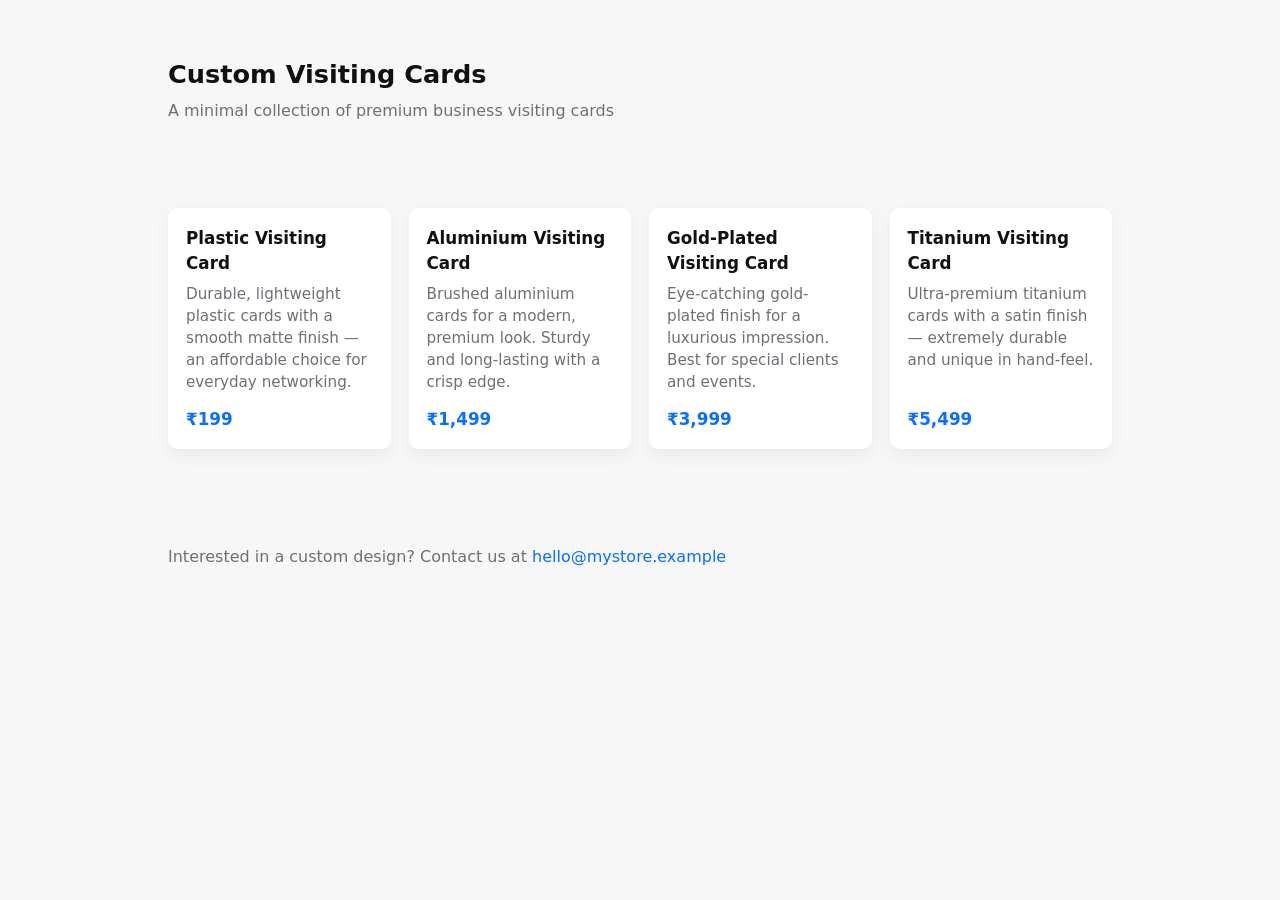
==== index.html @ 59d8210f "Built a dummy store." ====
<!doctype html>
<html lang="en">
<head>
  <meta charset="utf-8">
  <meta name="viewport" content="width=device-width,initial-scale=1">
  <title>MyStore — Custom Visiting Cards</title>
  <link rel="stylesheet" href="style.css">
</head>
<body>
  <header class="site-header">
    <div class="container">
      <h1>Custom Visiting Cards</h1>
      <p class="tagline">A minimal collection of premium business visiting cards</p>
    </div>
  </header>

  <main class="container">
    <section class="products" aria-label="Products">

      <article class="product-card">
        <h2 class="product_title">Plastic Visiting Card</h2>
        <p class="product_desc">Durable, lightweight plastic cards with a smooth matte finish — an affordable choice for everyday networking.</p>
        <div class="price-row">
          <span class="product_price">₹199</span>
        </div>
      </article>

      <article class="product-card">
        <h2 class="product_title">Aluminium Visiting Card</h2>
        <p class="product_desc">Brushed aluminium cards for a modern, premium look. Sturdy and long-lasting with a crisp edge.</p>
        <div class="price-row">
          <span class="product_price">₹1,499</span>
        </div>
      </article>

      <article class="product-card">
        <h2 class="product_title">Gold-Plated Visiting Card</h2>
        <p class="product_desc">Eye-catching gold-plated finish for a luxurious impression. Best for special clients and events.</p>
        <div class="price-row">
          <span class="product_price">₹3,999</span>
        </div>
      </article>

      <article class="product-card">
        <h2 class="product_title">Titanium Visiting Card</h2>
        <p class="product_desc">Ultra-premium titanium cards with a satin finish — extremely durable and unique in hand-feel.</p>
        <div class="price-row">
          <span class="product_price">₹5,499</span>
        </div>
      </article>

    </section>
  </main>

  <footer class="site-footer">
    <div class="container">
      <p>Interested in a custom design? Contact us at <a href="mailto:hello@mystore.example">hello@mystore.example</a></p>
    </div>
  </footer>
</body>
</html>
---- style.css ----
/* Minimal styles for the one-page store */
:root{
  --bg:#f7f7f8;
  --card:#ffffff;
  --muted:#6c7076;
  --accent:#0b6efd;
  --radius:10px;
}
*{box-sizing:border-box}
html,body{height:100%}
body{
  margin:0;
  font-family:Inter, ui-sans-serif, system-ui, -apple-system, "Segoe UI", Roboto, "Helvetica Neue", Arial;
  background:var(--bg);
  color:#111;
  -webkit-font-smoothing:antialiased;
  -moz-osx-font-smoothing:grayscale;
  line-height:1.45;
}
.container{max-width:1000px;margin:0 auto;padding:28px}
.site-header{padding:28px 0 8px}
.site-header h1{margin:0;font-size:1.6rem}
.tagline{margin:6px 0 0;color:var(--muted)}
.products{
  display:grid;
  grid-template-columns:repeat(auto-fit,minmax(220px,1fr));
  gap:18px;
  margin-top:22px;
}
.product-card{
  background:var(--card);
  border-radius:var(--radius);
  padding:18px;
  box-shadow:0 6px 18px rgba(16,24,40,0.06);
  display:flex;
  flex-direction:column;
  justify-content:space-between;
  min-height:150px;
  transition:transform .14s ease, box-shadow .14s ease;
}
.product-card:hover{transform:translateY(-6px);box-shadow:0 14px 30px rgba(16,24,40,0.08)}
.product_title{font-size:1.05rem;margin:0 0 8px}
.product_desc{margin:0 0 14px;color:var(--muted);font-size:0.95rem}
.price-row{margin-top:auto}
.product_price{font-weight:700;color:var(--accent);font-size:1.05rem}
.site-footer{padding:24px 0 48px;color:var(--muted)}
.site-footer a{color:var(--accent);text-decoration:none}
@media (max-width:420px){
  .container{padding:18px}
  .site-header h1{font-size:1.3rem}
}
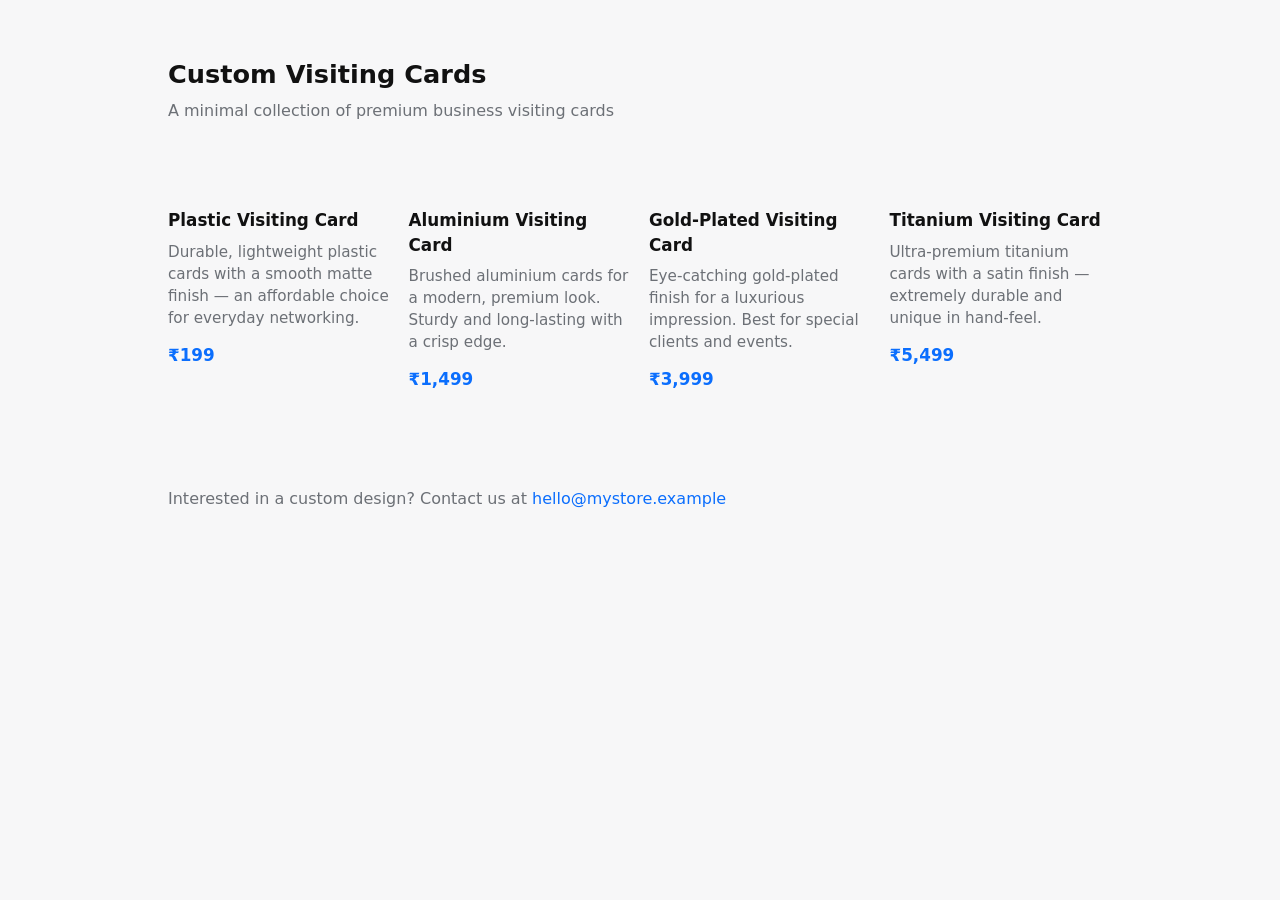
==== commit 4a2304bb: "Made site ECHO compatible." ====
--- a/index.html
+++ b/index.html
@@ -17,7 +17,7 @@
   <main class="container">
     <section class="products" aria-label="Products">
 
-      <article class="product-card">
+      <article class="product_card">
         <h2 class="product_title">Plastic Visiting Card</h2>
         <p class="product_desc">Durable, lightweight plastic cards with a smooth matte finish — an affordable choice for everyday networking.</p>
         <div class="price-row">
@@ -25,7 +25,7 @@
         </div>
       </article>
 
-      <article class="product-card">
+      <article class="product_card">
         <h2 class="product_title">Aluminium Visiting Card</h2>
         <p class="product_desc">Brushed aluminium cards for a modern, premium look. Sturdy and long-lasting with a crisp edge.</p>
         <div class="price-row">
@@ -33,7 +33,7 @@
         </div>
       </article>
 
-      <article class="product-card">
+      <article class="product_card">
         <h2 class="product_title">Gold-Plated Visiting Card</h2>
         <p class="product_desc">Eye-catching gold-plated finish for a luxurious impression. Best for special clients and events.</p>
         <div class="price-row">
@@ -41,7 +41,7 @@
         </div>
       </article>
 
-      <article class="product-card">
+      <article class="product_card">
         <h2 class="product_title">Titanium Visiting Card</h2>
         <p class="product_desc">Ultra-premium titanium cards with a satin finish — extremely durable and unique in hand-feel.</p>
         <div class="price-row">
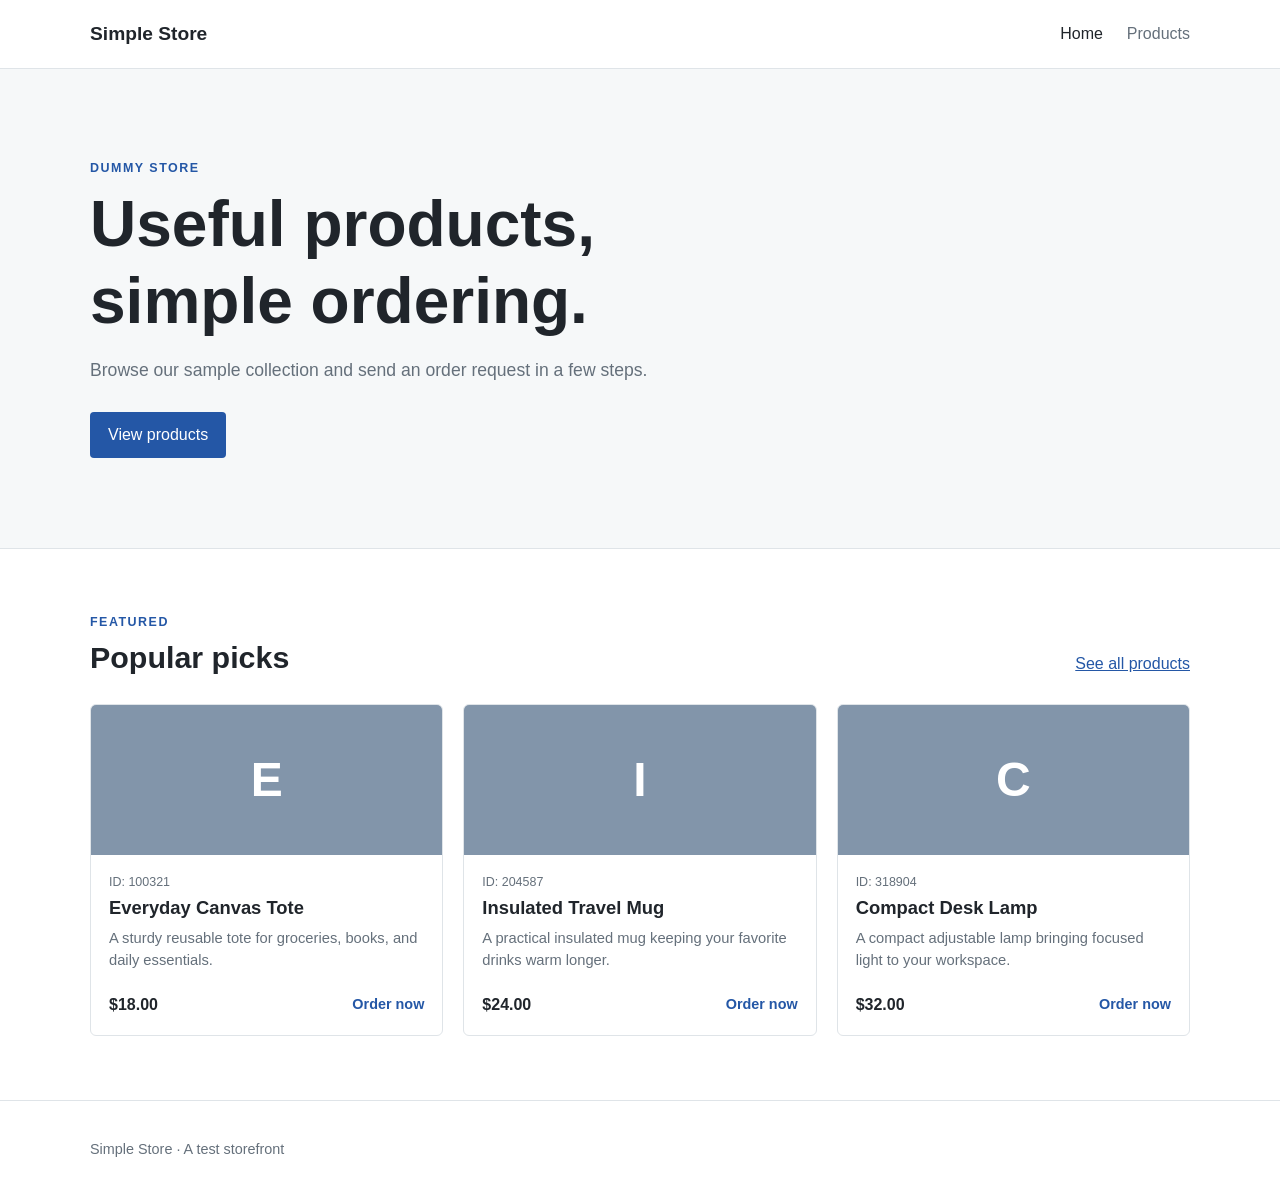
==== commit aa4315ce: "Updated for testing." ====
--- a/index.html
+++ b/index.html
@@ -1,61 +1,50 @@
 <!doctype html>
 <html lang="en">
-<head>
-  <meta charset="utf-8">
-  <meta name="viewport" content="width=device-width,initial-scale=1">
-  <title>MyStore — Custom Visiting Cards</title>
-  <link rel="stylesheet" href="style.css">
-</head>
-<body>
-  <header class="site-header">
-    <div class="container">
-      <h1>Custom Visiting Cards</h1>
-      <p class="tagline">A minimal collection of premium business visiting cards</p>
-    </div>
-  </header>
+  <head>
+    <meta charset="utf-8">
+    <meta name="viewport" content="width=device-width, initial-scale=1">
+    <meta name="description" content="A simple dummy store for testing product orders.">
+    <title>Simple Store | Home</title>
+    <link rel="stylesheet" href="styles.css">
+    <script src="script.js" defer></script>
+  </head>
+  <body>
+    <header class="site-header">
+      <div class="container header-content">
+        <a class="logo" href="index.html">Simple Store</a>
+        <nav aria-label="Main navigation">
+          <a class="active" href="index.html">Home</a>
+          <a href="products.html">Products</a>
+        </nav>
+      </div>
+    </header>
 
-  <main class="container">
-    <section class="products" aria-label="Products">
+    <main>
+      <section class="hero">
+        <div class="container hero-content">
+          <p class="eyebrow">Dummy store</p>
+          <h1>Useful products, simple ordering.</h1>
+          <p class="hero-copy">Browse our sample collection and send an order request in a few steps.</p>
+          <a class="button" href="products.html">View products</a>
+        </div>
+      </section>
 
-      <article class="product_card">
-        <h2 class="product_title">Plastic Visiting Card</h2>
-        <p class="product_desc">Durable, lightweight plastic cards with a smooth matte finish — an affordable choice for everyday networking.</p>
-        <div class="price-row">
-          <span class="product_price">₹199</span>
+      <section class="container section">
+        <div class="section-heading">
+          <div>
+            <p class="eyebrow">Featured</p>
+            <h2>Popular picks</h2>
+          </div>
+          <a href="products.html">See all products</a>
         </div>
-      </article>
+        <div class="product-grid" data-product-list="featured"></div>
+      </section>
+    </main>
 
-      <article class="product_card">
-        <h2 class="product_title">Aluminium Visiting Card</h2>
-        <p class="product_desc">Brushed aluminium cards for a modern, premium look. Sturdy and long-lasting with a crisp edge.</p>
-        <div class="price-row">
-          <span class="product_price">₹1,499</span>
-        </div>
-      </article>
-
-      <article class="product_card">
-        <h2 class="product_title">Gold-Plated Visiting Card</h2>
-        <p class="product_desc">Eye-catching gold-plated finish for a luxurious impression. Best for special clients and events.</p>
-        <div class="price-row">
-          <span class="product_price">₹3,999</span>
-        </div>
-      </article>
-
-      <article class="product_card">
-        <h2 class="product_title">Titanium Visiting Card</h2>
-        <p class="product_desc">Ultra-premium titanium cards with a satin finish — extremely durable and unique in hand-feel.</p>
-        <div class="price-row">
-          <span class="product_price">₹5,499</span>
-        </div>
-      </article>
-
-    </section>
-  </main>
-
-  <footer class="site-footer">
-    <div class="container">
-      <p>Interested in a custom design? Contact us at <a href="mailto:hello@mystore.example">hello@mystore.example</a></p>
-    </div>
-  </footer>
-</body>
-</html>+    <footer class="site-footer">
+      <div class="container">
+        <p>Simple Store &middot; A test storefront</p>
+      </div>
+    </footer>
+  </body>
+</html>
--- a/styles.css
+++ b/styles.css
@@ -0,0 +1,73 @@
+:root {
+  --ink: #20252b;
+  --muted: #65707b;
+  --line: #dfe4e8;
+  --surface: #f6f8f9;
+  --accent: #2457a6;
+  --accent-dark: #173d78;
+  --success: #176b42;
+  --error: #a33232;
+}
+
+* { box-sizing: border-box; }
+html { scroll-behavior: smooth; }
+body {
+  margin: 0;
+  color: var(--ink);
+  background: #fff;
+  font: 16px/1.5 Arial, sans-serif;
+}
+a { color: var(--accent); }
+.container { width: min(1100px, calc(100% - 40px)); margin: 0 auto; }
+.site-header { border-bottom: 1px solid var(--line); background: #fff; }
+.header-content { display: flex; align-items: center; justify-content: space-between; min-height: 68px; }
+.logo { color: var(--ink); font-size: 1.2rem; font-weight: 700; text-decoration: none; }
+nav { display: flex; gap: 24px; }
+nav a { color: var(--muted); text-decoration: none; }
+nav a:hover, nav a.active { color: var(--ink); }
+.hero { background: var(--surface); border-bottom: 1px solid var(--line); }
+.hero-content { padding: 90px 0; }
+.eyebrow { margin: 0 0 8px; color: var(--accent); font-size: .78rem; font-weight: 700; letter-spacing: .12em; text-transform: uppercase; }
+h1, h2, h3 { line-height: 1.2; }
+h1 { max-width: 650px; margin: 0 0 18px; font-size: clamp(2.3rem, 5vw, 4rem); }
+h2 { margin: 0; font-size: 1.9rem; }
+h3 { margin: 5px 0 8px; font-size: 1.15rem; }
+.hero-copy { max-width: 560px; margin: 0 0 28px; color: var(--muted); font-size: 1.1rem; }
+.button { display: inline-block; border: 0; border-radius: 4px; padding: 11px 18px; color: #fff; background: var(--accent); font: inherit; text-decoration: none; cursor: pointer; }
+.button:hover { background: var(--accent-dark); }
+.button:disabled { cursor: wait; opacity: .65; }
+.section { padding: 64px 0; }
+.section-heading { display: flex; align-items: end; justify-content: space-between; gap: 20px; margin-bottom: 28px; }
+.product-grid { display: grid; grid-template-columns: repeat(3, 1fr); gap: 20px; }
+.product-card { border: 1px solid var(--line); border-radius: 6px; overflow: hidden; cursor: pointer; transition: box-shadow .15s, transform .15s; }
+.product-card:hover, .product-card:focus-visible { outline: 0; box-shadow: 0 5px 18px #1d2d3d1a; transform: translateY(-2px); }
+.product-image { display: grid; place-items: center; height: 150px; color: #fff; background: #8295aa; font-size: 3rem; font-weight: 700; }
+.product-card-content { padding: 18px; }
+.product-id { margin: 0; color: var(--muted); font-size: .78rem; }
+.product-description { min-height: 48px; margin: 0 0 18px; color: var(--muted); font-size: .92rem; }
+.product-footer { display: flex; justify-content: space-between; align-items: center; }
+.order-link { color: var(--accent); font-size: .9rem; font-weight: 700; }
+.page-heading { padding: 56px 0 10px; }
+.page-heading p:last-child { color: var(--muted); }
+.order-section { padding-bottom: 64px; }
+.order-panel { max-width: 760px; padding: 28px; border: 1px solid var(--line); border-radius: 6px; background: var(--surface); }
+.text-button { border: 0; padding: 0; color: var(--accent); background: none; font: inherit; cursor: pointer; }
+.form-note { margin-top: -16px; color: var(--muted); }
+form { display: grid; gap: 18px; margin-top: 24px; }
+.form-grid { display: grid; grid-template-columns: 1fr 1fr; gap: 18px; }
+label { display: grid; gap: 6px; font-weight: 700; font-size: .9rem; }
+input, textarea { width: 100%; border: 1px solid #bbc5cd; border-radius: 4px; padding: 10px; color: var(--ink); background: #fff; font: inherit; }
+input:focus, textarea:focus { outline: 2px solid #9ab5df; border-color: var(--accent); }
+input[readonly] { background: #eef1f3; }
+.form-status { min-height: 24px; margin: 0; }
+.form-status.success { color: var(--success); }
+.form-status.error { color: var(--error); }
+.site-footer { border-top: 1px solid var(--line); padding: 24px 0; color: var(--muted); font-size: .9rem; }
+@media (max-width: 700px) {
+  .container { width: min(100% - 28px, 560px); }
+  .header-content { min-height: 60px; }
+  .hero-content { padding: 64px 0; }
+  .section-heading { align-items: start; flex-direction: column; }
+  .product-grid, .form-grid { grid-template-columns: 1fr; }
+  .order-panel { padding: 20px; }
+}
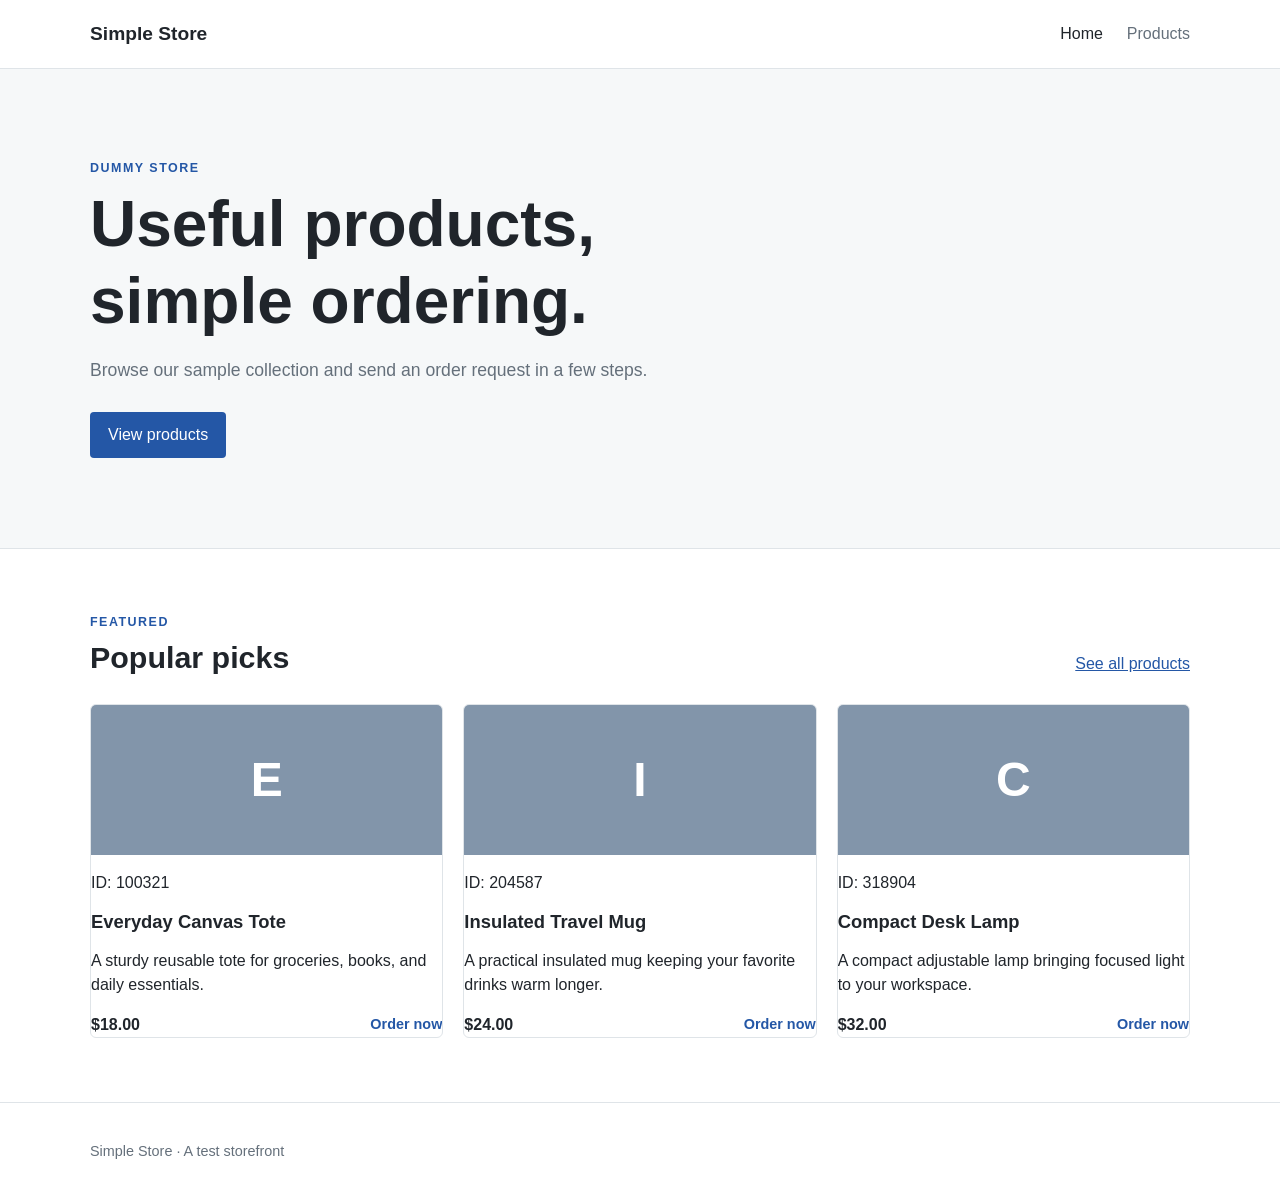
==== commit c7ff82f0: "Fixed the code." ====
--- a/index.html
+++ b/index.html
@@ -1,50 +1,53 @@
 <!doctype html>
 <html lang="en">
-  <head>
-    <meta charset="utf-8">
-    <meta name="viewport" content="width=device-width, initial-scale=1">
-    <meta name="description" content="A simple dummy store for testing product orders.">
-    <title>Simple Store | Home</title>
-    <link rel="stylesheet" href="styles.css">
-    <script src="script.js" defer></script>
-  </head>
-  <body>
-    <header class="site-header">
-      <div class="container header-content">
-        <a class="logo" href="index.html">Simple Store</a>
-        <nav aria-label="Main navigation">
-          <a class="active" href="index.html">Home</a>
-          <a href="products.html">Products</a>
-        </nav>
-      </div>
-    </header>
 
-    <main>
-      <section class="hero">
-        <div class="container hero-content">
-          <p class="eyebrow">Dummy store</p>
-          <h1>Useful products, simple ordering.</h1>
-          <p class="hero-copy">Browse our sample collection and send an order request in a few steps.</p>
-          <a class="button" href="products.html">View products</a>
-        </div>
-      </section>
+<head>
+	<meta charset="utf-8">
+	<meta name="viewport" content="width=device-width, initial-scale=1">
+	<meta name="description" content="A simple dummy store for testing product orders.">
+	<title>Simple Store | Home</title>
+	<link rel="stylesheet" href="styles.css">
+	<script src="script.js" defer></script>
+</head>
 
-      <section class="container section">
-        <div class="section-heading">
-          <div>
-            <p class="eyebrow">Featured</p>
-            <h2>Popular picks</h2>
-          </div>
-          <a href="products.html">See all products</a>
-        </div>
-        <div class="product-grid" data-product-list="featured"></div>
-      </section>
-    </main>
+<body>
+	<header class="site-header">
+		<div class="container header-content">
+			<a class="logo" href="index.html">Simple Store</a>
+			<nav aria-label="Main navigation">
+				<a class="active" href="index.html">Home</a>
+				<a href="products.html">Products</a>
+			</nav>
+		</div>
+	</header>
 
-    <footer class="site-footer">
-      <div class="container">
-        <p>Simple Store &middot; A test storefront</p>
-      </div>
-    </footer>
-  </body>
-</html>
+	<main>
+		<section class="hero">
+			<div class="container hero-content">
+				<p class="eyebrow">Dummy store</p>
+				<h1>Useful products, simple ordering.</h1>
+				<p class="hero-copy">Browse our sample collection and send an order request in a few steps.</p>
+				<a class="button" href="products.html">View products</a>
+			</div>
+		</section>
+
+		<section class="container section">
+			<div class="section-heading">
+				<div>
+					<p class="eyebrow">Featured</p>
+					<h2>Popular picks</h2>
+				</div>
+				<a href="products.html">See all products</a>
+			</div>
+			<div class="product-grid" data-product-list="featured"></div>
+		</section>
+	</main>
+
+	<footer class="site-footer">
+		<div class="container">
+			<p>Simple Store &middot; A test storefront</p>
+		</div>
+	</footer>
+</body>
+
+</html>
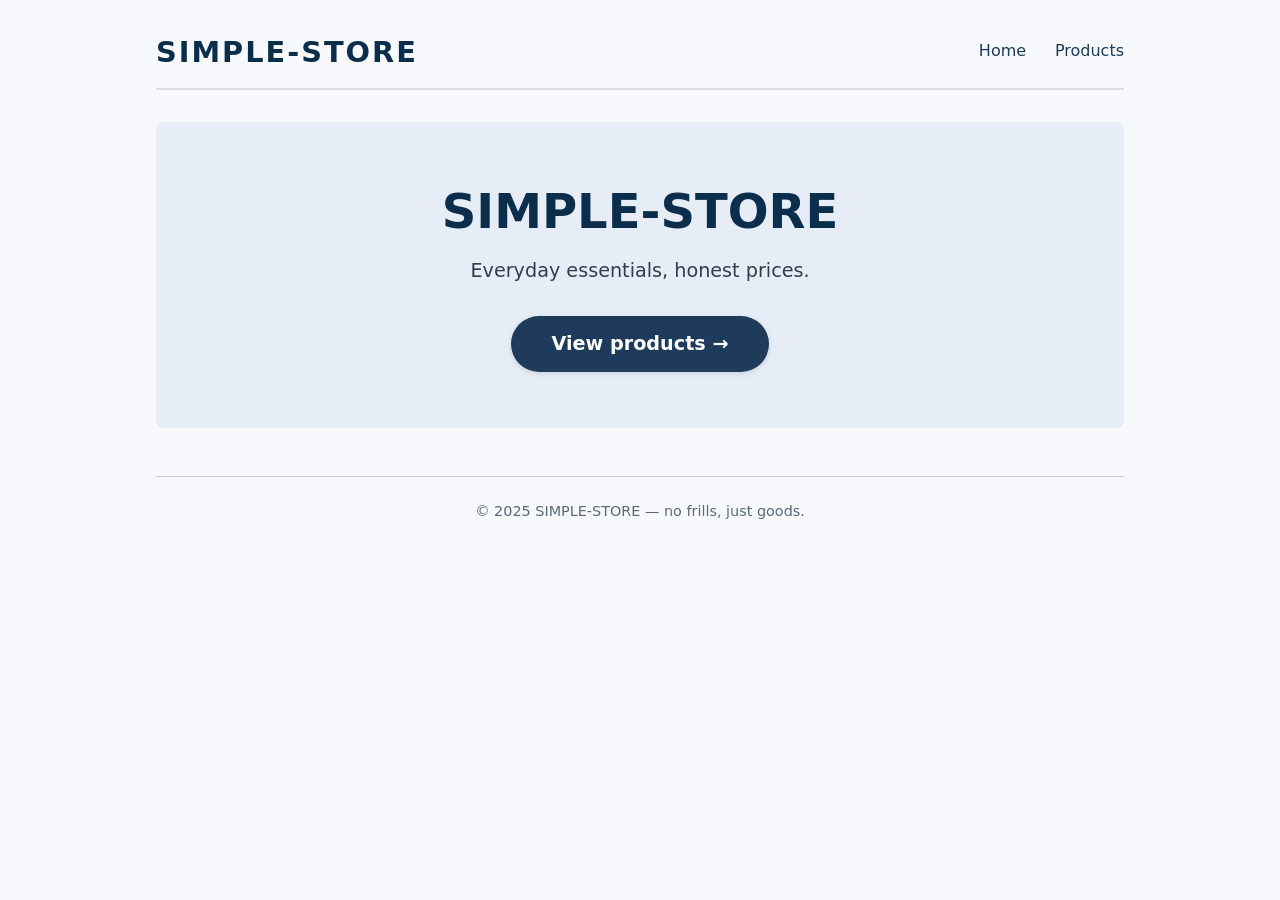
==== commit 349a74c0: "Fixed the fucking code." ====
--- a/index.html
+++ b/index.html
@@ -1,52 +1,144 @@
-<!doctype html>
+<!DOCTYPE html>
 <html lang="en">
 
 <head>
-	<meta charset="utf-8">
-	<meta name="viewport" content="width=device-width, initial-scale=1">
-	<meta name="description" content="A simple dummy store for testing product orders.">
-	<title>Simple Store | Home</title>
-	<link rel="stylesheet" href="styles.css">
-	<script src="script.js" defer></script>
+	<meta charset="UTF-8">
+	<meta name="viewport" content="width=device-width, initial-scale=1.0">
+	<title>SIMPLE-STORE · Home</title>
+	<style>
+		* {
+			box-sizing: border-box;
+			margin: 0;
+			padding: 0;
+		}
+
+		body {
+			font-family: system-ui, -apple-system, 'Segoe UI', Roboto, sans-serif;
+			background: #f8f9fc;
+			line-height: 1.4;
+			color: #1e1e2f;
+			padding: 1rem;
+			max-width: 1000px;
+			margin: 0 auto;
+		}
+
+		header {
+			display: flex;
+			justify-content: space-between;
+			align-items: center;
+			padding: 1rem 0;
+			border-bottom: 2px solid #ddd;
+			flex-wrap: wrap;
+			gap: 0.5rem;
+		}
+
+		.store-name {
+			font-size: 1.8rem;
+			font-weight: 700;
+			letter-spacing: 2px;
+			color: #0a2e4b;
+		}
+
+		.nav-links {
+			display: flex;
+			gap: 1.8rem;
+		}
+
+		.nav-links a {
+			text-decoration: none;
+			font-weight: 500;
+			color: #1e3b5c;
+			padding: 0.3rem 0;
+			border-bottom: 2px solid transparent;
+		}
+
+		.nav-links a:hover {
+			border-bottom-color: #1e3b5c;
+		}
+
+		.hero {
+			background: #e6edf6;
+			padding: 3.5rem 2rem;
+			margin: 2rem 0;
+			border-radius: 8px;
+			text-align: center;
+		}
+
+		.hero h1 {
+			font-size: 3rem;
+			font-weight: 700;
+			color: #0a2e4b;
+			margin-bottom: 0.75rem;
+		}
+
+		.hero p {
+			font-size: 1.2rem;
+			color: #2c3e50;
+			margin-bottom: 2rem;
+		}
+
+		.cta-button {
+			display: inline-block;
+			background: #1e3b5c;
+			color: white;
+			padding: 0.9rem 2.5rem;
+			border-radius: 40px;
+			font-size: 1.2rem;
+			font-weight: 600;
+			text-decoration: none;
+			transition: background 0.15s;
+			box-shadow: 0 2px 6px rgba(0, 0, 0, 0.1);
+		}
+
+		.cta-button:hover {
+			background: #0f2a40;
+		}
+
+		footer {
+			margin-top: 3rem;
+			padding-top: 1.5rem;
+			border-top: 1px solid #ccc;
+			text-align: center;
+			color: #5a6a7a;
+			font-size: 0.9rem;
+		}
+
+		@media (max-width: 500px) {
+			header {
+				flex-direction: column;
+				align-items: start;
+			}
+
+			.hero h1 {
+				font-size: 2.2rem;
+			}
+
+			.hero {
+				padding: 2rem 1rem;
+			}
+		}
+	</style>
 </head>
 
 <body>
-	<header class="site-header">
-		<div class="container header-content">
-			<a class="logo" href="index.html">Simple Store</a>
-			<nav aria-label="Main navigation">
-				<a class="active" href="index.html">Home</a>
-				<a href="products.html">Products</a>
-			</nav>
+	<header>
+		<div class="store-name">SIMPLE-STORE</div>
+		<div class="nav-links">
+			<a href="/index.html">Home</a>
+			<a href="/products.html">Products</a>
 		</div>
 	</header>
 
 	<main>
-		<section class="hero">
-			<div class="container hero-content">
-				<p class="eyebrow">Dummy store</p>
-				<h1>Useful products, simple ordering.</h1>
-				<p class="hero-copy">Browse our sample collection and send an order request in a few steps.</p>
-				<a class="button" href="products.html">View products</a>
-			</div>
-		</section>
-
-		<section class="container section">
-			<div class="section-heading">
-				<div>
-					<p class="eyebrow">Featured</p>
-					<h2>Popular picks</h2>
-				</div>
-				<a href="products.html">See all products</a>
-			</div>
-			<div class="product-grid" data-product-list="featured"></div>
-		</section>
+		<div class="hero">
+			<h1>SIMPLE-STORE</h1>
+			<p>Everyday essentials, honest prices.</p>
+			<a href="/products.html" class="cta-button">View products →</a>
+		</div>
 	</main>
 
-	<footer class="site-footer">
-		<div class="container">
-			<p>Simple Store &middot; A test storefront</p>
-		</div>
+	<footer>
+		&copy; 2025 SIMPLE-STORE — no frills, just goods.
 	</footer>
 </body>
 
